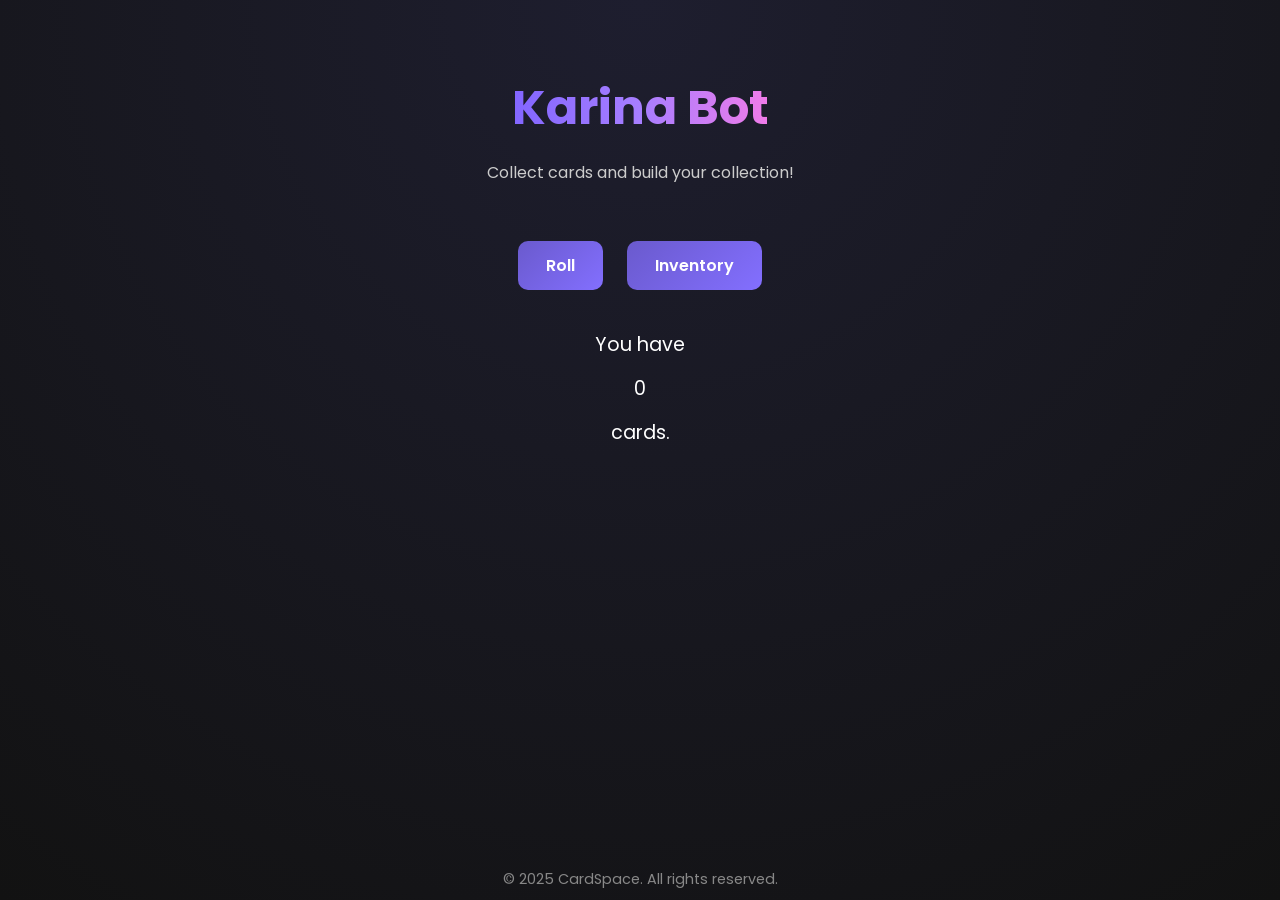
==== index.html @ fe5ae5dc "first commit" ====
<!DOCTYPE html>
<html lang="en">
<head>
  <meta charset="UTF-8" />
  <meta name="viewport" content="width=device-width, initial-scale=1.0" />
  <title>Karina Bot Website</title>
  <link rel="preconnect" href="https://fonts.googleapis.com">
  <link rel="preconnect" href="https://fonts.gstatic.com" crossorigin>
  <link href="https://fonts.googleapis.com/css2?family=Poppins:wght@400;600;700&display=swap" rel="stylesheet">
  <style>
    body {
      margin: 0;
      padding: 0;
      font-family: "Poppins", sans-serif;
      background: radial-gradient(circle at top, #1e1e2f, #121212);
      color: #fff;
      display: flex;
      flex-direction: column;
      align-items: center;
      min-height: 100vh;
      overflow-x: hidden;
    }

    header {
      margin-top: 40px;
      text-align: center;
    }

    header h1 {
      font-size: 3rem;
      font-weight: 700;
      margin-bottom: 10px;
      background: linear-gradient(90deg, #7b61ff, #a77eff, #ff7be5);
      -webkit-background-clip: text;
      -webkit-text-fill-color: transparent;
    }

    header p {
      font-weight: 400;
      color: #ccc;
    }

    main {
      margin-top: 30px;
      text-align: center;
      width: 100%;
    }

    button {
      font-family: inherit;
      font-size: 1rem;
      padding: 12px 28px;
      border: none;
      border-radius: 10px;
      margin: 10px;
      cursor: pointer;
      font-weight: 600;
      transition: all 0.2s ease;
      background: linear-gradient(135deg, #6a5acd, #836fff);
      color: white;
    }

    button:hover {
      transform: scale(1.05);
      background: linear-gradient(135deg, #7f6eff, #9d7fff);
    }

    #cardDisplay {
      margin-top: 30px;
      font-size: 1.2rem;
      display: flex;
      flex-direction: column;
      align-items: center;
      gap: 15px;
    }

    #cardDisplay img {
      max-width: 300px;
      width: 100%;
      height: auto;
      border-radius: 15px;
    }

    /* Inventory styles remain unchanged */
    #inventory {
      margin: 40px auto; /* centers horizontally */
      display: none;
      text-align: center;
      max-width: 500px;
    }

    #inventory h2 {
      font-size: 1.5rem;
      margin-bottom: 10px;
    }

    #inventoryList {
      background: rgba(255, 255, 255, 0.05);
      border-radius: 10px;
      padding: 15px;
      font-size: 1rem;
      max-height: 300px;
      overflow-y: auto;
      line-height: 1.6;
    }

    #pageControls {
      margin-top: 15px;
    }

    .page-btn {
      background: rgba(255, 255, 255, 0.1);
      color: white;
      border: none;
      padding: 6px 12px;
      margin: 0 5px;
      border-radius: 5px;
      cursor: pointer;
    }

    .page-btn:hover {
      background: rgba(255, 255, 255, 0.2);
    }

    footer {
      margin-top: auto;
      color: #888;
      font-size: 0.9rem;
      padding: 10px 0;
    }

    /* Glow effects based on rarity */
    .glow-SSR { box-shadow: 0 0 20px gold; }
    .glow-SR { box-shadow: 0 0 15px purple; }
    .glow-R { box-shadow: 0 0 10px deepskyblue; }
    .glow-C { box-shadow: 0 0 5px gray; }
  </style>
</head>
<body>
  <header>
    <h1>Karina Bot</h1>
    <p>Collect cards and build your collection!</p>
  </header>

  <main>
    <div>
      <button id="rollBtn">Roll</button>
      <button id="inventoryBtn">Inventory</button>
    </div>

    <div id="cardDisplay">
      You have <span id="cardCount">0</span> cards.
    </div>

    <!-- Inventory unchanged -->
    <div id="inventory">
      <h2>Your Inventory</h2>
      <div id="inventoryList">No cards yet.</div>
      <div id="pageControls">
        <button class="page-btn" id="prevPage">← Prev</button>
        <span id="pageInfo">Page 1</span>
        <button class="page-btn" id="nextPage">Next →</button>
      </div>
    </div>
  </main>

  <footer>
    © 2025 CardSpace. All rights reserved.
  </footer>

  <script src="index.js"></script>
</body>
</html>
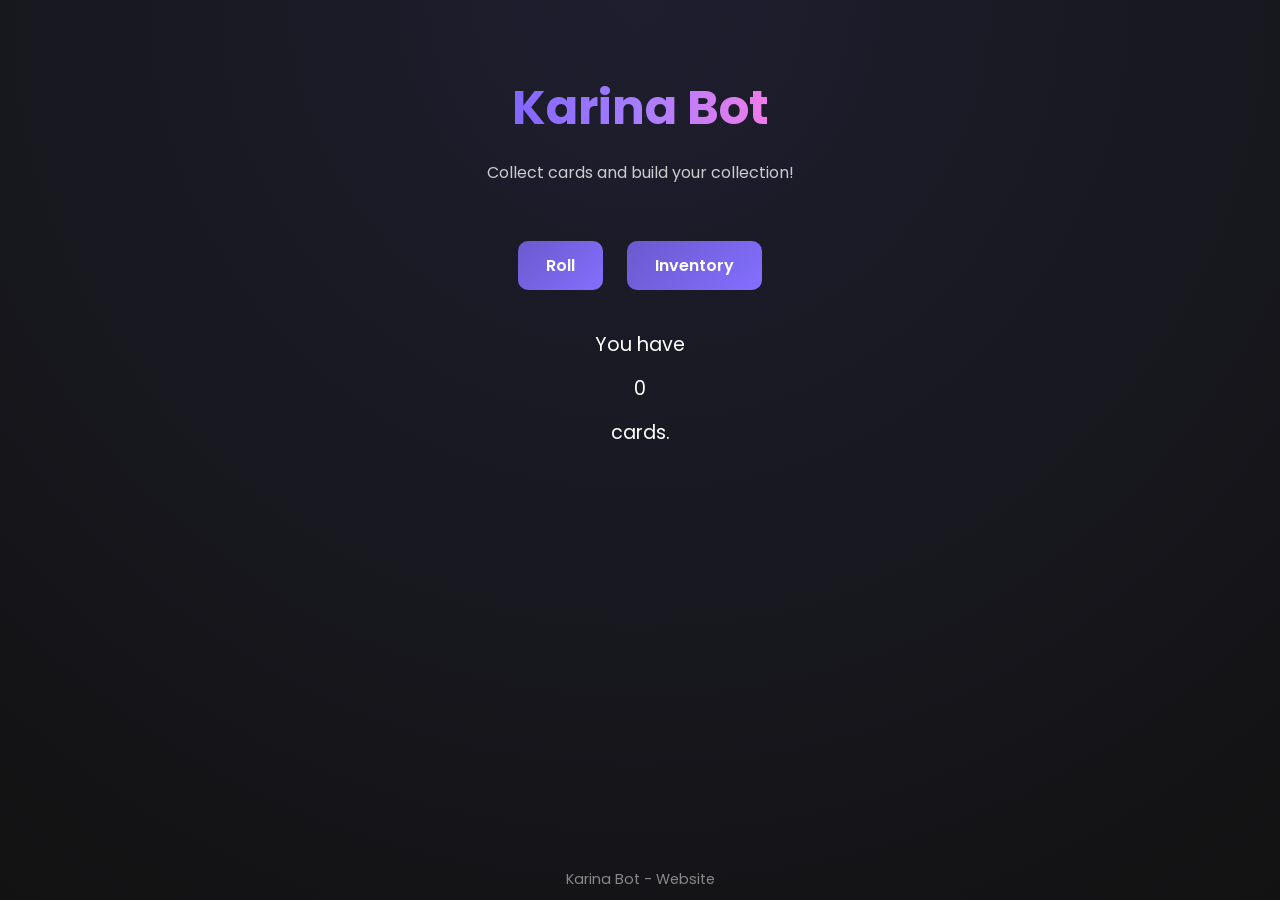
==== commit 0b13f6bc: "update site content" ====
--- a/index.html
+++ b/index.html
@@ -4,138 +4,16 @@
   <meta charset="UTF-8" />
   <meta name="viewport" content="width=device-width, initial-scale=1.0" />
   <title>Karina Bot Website</title>
+
+  <!-- Fonts -->
   <link rel="preconnect" href="https://fonts.googleapis.com">
   <link rel="preconnect" href="https://fonts.gstatic.com" crossorigin>
   <link href="https://fonts.googleapis.com/css2?family=Poppins:wght@400;600;700&display=swap" rel="stylesheet">
-  <style>
-    body {
-      margin: 0;
-      padding: 0;
-      font-family: "Poppins", sans-serif;
-      background: radial-gradient(circle at top, #1e1e2f, #121212);
-      color: #fff;
-      display: flex;
-      flex-direction: column;
-      align-items: center;
-      min-height: 100vh;
-      overflow-x: hidden;
-    }
 
-    header {
-      margin-top: 40px;
-      text-align: center;
-    }
+  <!-- Link to external CSS -->
+  <link rel="stylesheet" href="style.css">
+</head>
 
-    header h1 {
-      font-size: 3rem;
-      font-weight: 700;
-      margin-bottom: 10px;
-      background: linear-gradient(90deg, #7b61ff, #a77eff, #ff7be5);
-      -webkit-background-clip: text;
-      -webkit-text-fill-color: transparent;
-    }
-
-    header p {
-      font-weight: 400;
-      color: #ccc;
-    }
-
-    main {
-      margin-top: 30px;
-      text-align: center;
-      width: 100%;
-    }
-
-    button {
-      font-family: inherit;
-      font-size: 1rem;
-      padding: 12px 28px;
-      border: none;
-      border-radius: 10px;
-      margin: 10px;
-      cursor: pointer;
-      font-weight: 600;
-      transition: all 0.2s ease;
-      background: linear-gradient(135deg, #6a5acd, #836fff);
-      color: white;
-    }
-
-    button:hover {
-      transform: scale(1.05);
-      background: linear-gradient(135deg, #7f6eff, #9d7fff);
-    }
-
-    #cardDisplay {
-      margin-top: 30px;
-      font-size: 1.2rem;
-      display: flex;
-      flex-direction: column;
-      align-items: center;
-      gap: 15px;
-    }
-
-    #cardDisplay img {
-      max-width: 300px;
-      width: 100%;
-      height: auto;
-      border-radius: 15px;
-    }
-
-    /* Inventory styles remain unchanged */
-    #inventory {
-      margin: 40px auto; /* centers horizontally */
-      display: none;
-      text-align: center;
-      max-width: 500px;
-    }
-
-    #inventory h2 {
-      font-size: 1.5rem;
-      margin-bottom: 10px;
-    }
-
-    #inventoryList {
-      background: rgba(255, 255, 255, 0.05);
-      border-radius: 10px;
-      padding: 15px;
-      font-size: 1rem;
-      max-height: 300px;
-      overflow-y: auto;
-      line-height: 1.6;
-    }
-
-    #pageControls {
-      margin-top: 15px;
-    }
-
-    .page-btn {
-      background: rgba(255, 255, 255, 0.1);
-      color: white;
-      border: none;
-      padding: 6px 12px;
-      margin: 0 5px;
-      border-radius: 5px;
-      cursor: pointer;
-    }
-
-    .page-btn:hover {
-      background: rgba(255, 255, 255, 0.2);
-    }
-
-    footer {
-      margin-top: auto;
-      color: #888;
-      font-size: 0.9rem;
-      padding: 10px 0;
-    }
-
-    /* Glow effects based on rarity */
-    .glow-SSR { box-shadow: 0 0 20px gold; }
-    .glow-SR { box-shadow: 0 0 15px purple; }
-    .glow-R { box-shadow: 0 0 10px deepskyblue; }
-    .glow-C { box-shadow: 0 0 5px gray; }
-  </style>
-</head>
 <body>
   <header>
     <h1>Karina Bot</h1>
@@ -152,7 +30,6 @@
       You have <span id="cardCount">0</span> cards.
     </div>
 
-    <!-- Inventory unchanged -->
     <div id="inventory">
       <h2>Your Inventory</h2>
       <div id="inventoryList">No cards yet.</div>
@@ -165,7 +42,7 @@
   </main>
 
   <footer>
-    © 2025 CardSpace. All rights reserved.
+    Karina Bot - Website
   </footer>
 
   <script src="index.js"></script>
--- a/style.css
+++ b/style.css
@@ -0,0 +1,120 @@
+body {
+  margin: 0;
+  padding: 0;
+  font-family: "Poppins", sans-serif;
+  background: radial-gradient(circle at top, #1e1e2f, #121212);
+  color: #fff;
+  display: flex;
+  flex-direction: column;
+  align-items: center;
+  min-height: 100vh;
+  overflow-x: hidden;
+}
+
+header {
+  margin-top: 40px;
+  text-align: center;
+}
+
+header h1 {
+  font-size: 3rem;
+  font-weight: 700;
+  margin-bottom: 10px;
+  background: linear-gradient(90deg, #7b61ff, #a77eff, #ff7be5);
+  -webkit-background-clip: text;
+  -webkit-text-fill-color: transparent;
+}
+
+header p {
+  font-weight: 400;
+  color: #ccc;
+}
+
+main {
+  margin-top: 30px;
+  text-align: center;
+  width: 100%;
+}
+
+button {
+  font-family: inherit;
+  font-size: 1rem;
+  padding: 12px 28px;
+  border: none;
+  border-radius: 10px;
+  margin: 10px;
+  cursor: pointer;
+  font-weight: 600;
+  transition: all 0.2s ease;
+  background: linear-gradient(135deg, #6a5acd, #836fff);
+  color: white;
+}
+
+button:hover {
+  transform: scale(1.05);
+  background: linear-gradient(135deg, #7f6eff, #9d7fff);
+}
+
+#cardDisplay {
+  margin-top: 30px;
+  font-size: 1.2rem;
+  display: flex;
+  flex-direction: column;
+  align-items: center;
+  gap: 15px;
+}
+
+#cardDisplay img {
+  max-width: 300px;
+  width: 100%;
+  height: auto;
+  border-radius: 15px;
+}
+
+/* Inventory section */
+#inventory {
+  margin: 40px auto;
+  display: none;
+  text-align: center;
+  max-width: 500px;
+}
+
+#inventory h2 {
+  font-size: 1.5rem;
+  margin-bottom: 10px;
+}
+
+#inventoryList {
+  background: rgba(255, 255, 255, 0.05);
+  border-radius: 10px;
+  padding: 15px;
+  font-size: 1rem;
+  max-height: 300px;
+  overflow-y: auto;
+  line-height: 1.6;
+}
+
+#pageControls {
+  margin-top: 15px;
+}
+
+.page-btn {
+  background: rgba(255, 255, 255, 0.1);
+  color: white;
+  border: none;
+  padding: 6px 12px;
+  margin: 0 5px;
+  border-radius: 5px;
+  cursor: pointer;
+}
+
+.page-btn:hover {
+  background: rgba(255, 255, 255, 0.2);
+}
+
+footer {
+  margin-top: auto;
+  color: #888;
+  font-size: 0.9rem;
+  padding: 10px 0;
+}
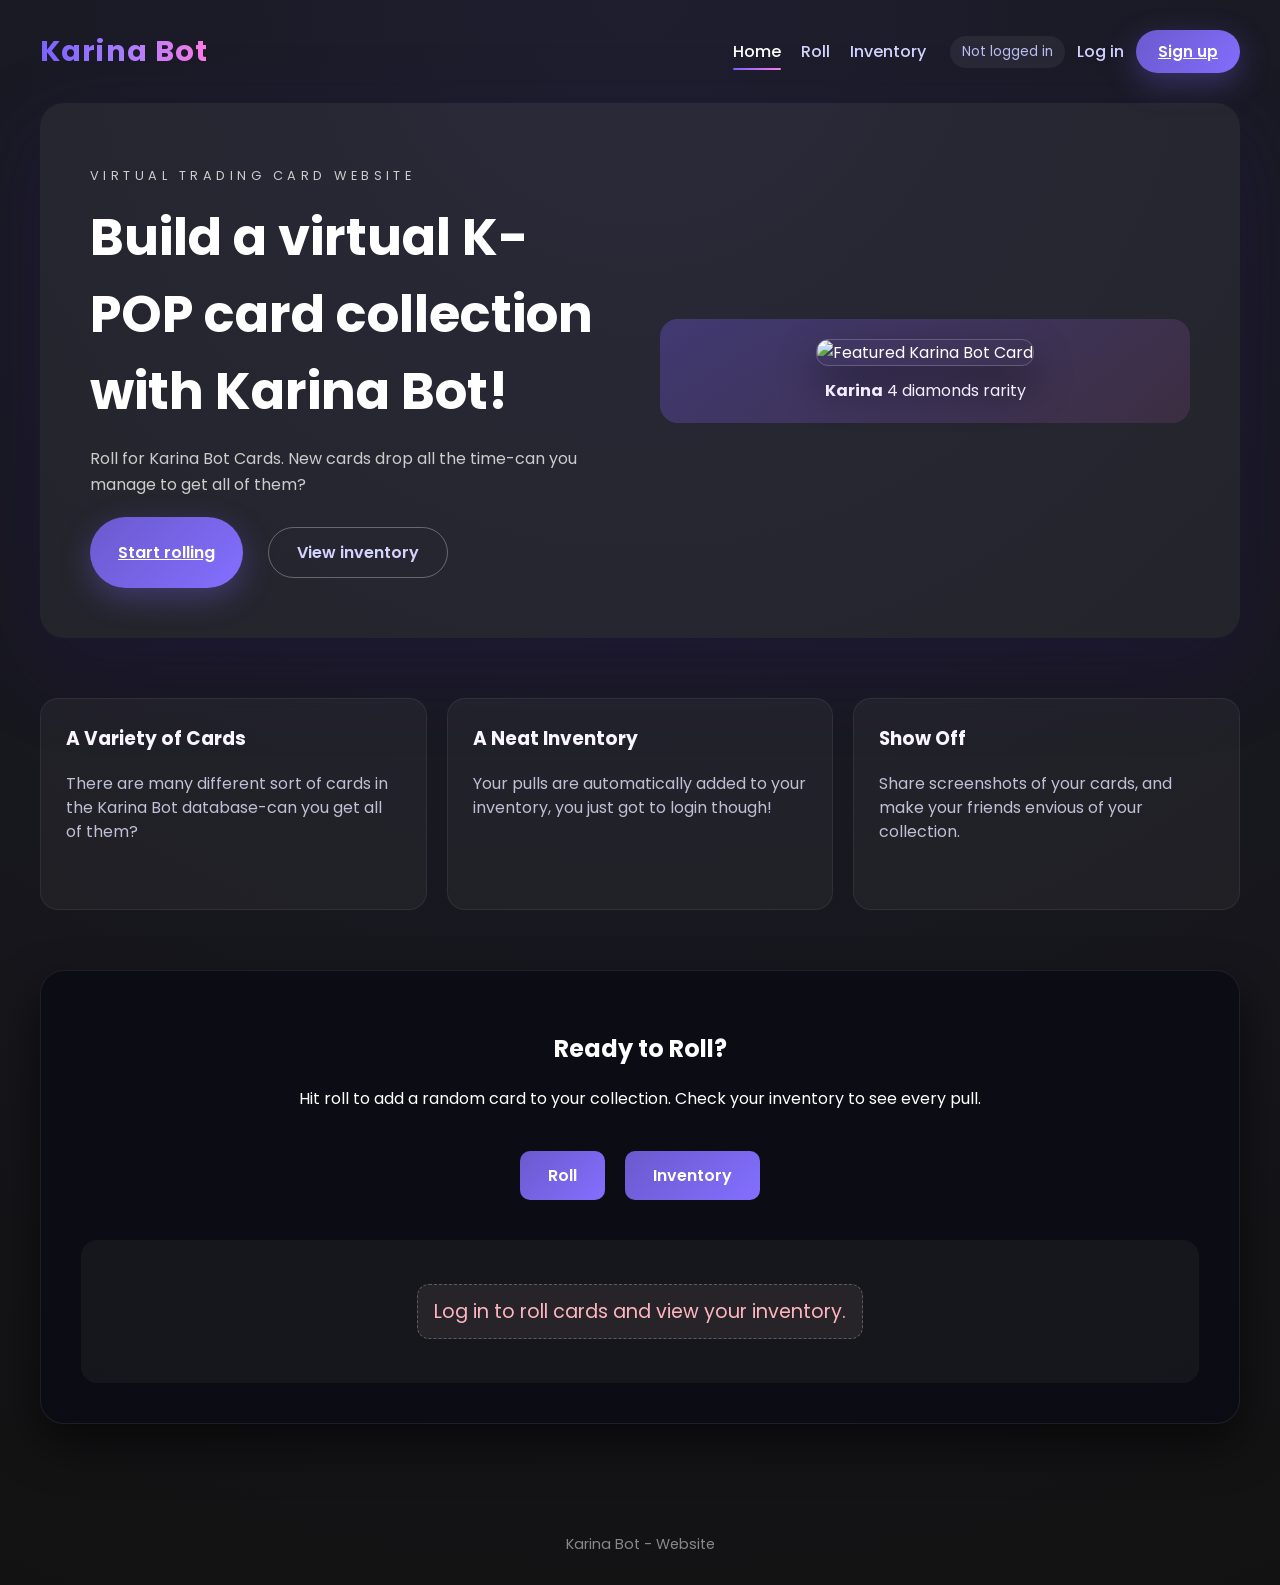
==== commit de21bc44: "website 1.1" ====
--- a/index.html
+++ b/index.html
@@ -15,36 +15,91 @@
 </head>
 
 <body>
-  <header>
-    <h1>Karina Bot</h1>
-    <p>Collect cards and build your collection!</p>
+  <header class="site-header">
+    <div class="logo">Karina Bot</div>
+    <div class="header-nav">
+      <nav>
+        <a href="#home" class="active">Home</a>
+        <a href="roll.html">Roll</a>
+        <a href="#inventory" class="show-inventory">Inventory</a>
+        <a href="private.html" class="requires-auth">Private</a>
+      </nav>
+      <div class="auth-links">
+        <span class="session-indicator" id="sessionIndicator">Not logged in</span>
+        <a href="login.html" class="auth-link" data-auth-link="login">Log in</a>
+        <a href="signup.html" class="btn primary slim" data-auth-link="signup">Sign up</a>
+        <button type="button" class="btn secondary slim" id="logoutBtn">Log out</button>
+      </div>
+    </div>
   </header>
 
   <main>
-    <div>
-      <button id="rollBtn">Roll</button>
-      <button id="inventoryBtn">Inventory</button>
-    </div>
+    <section class="hero" id="home">
+      <div class="hero-text">
+        <p class="eyebrow">Virtual Trading Card Website</p>
+        <h1>Build a virtual K-POP card collection with Karina Bot!</h1>
+        <p>Roll for Karina Bot Cards. New cards drop all the time-can you manage to get all of them?</p>
+        <div class="hero-actions">
+          <a href="roll.html" class="btn primary">Start rolling</a>
+          <button class="btn secondary show-inventory" type="button">View inventory</button>
+        </div>
+      </div>
+      <div class="hero-card">
+        <img src="images/IMG_6562.PNG" alt="Featured Karina Bot Card" />
+        <div class="card-meta">
+          <strong>Karina</strong>
+          <span>4 diamonds rarity</span>
+        </div>
+      </div>
+    </section>
 
-    <div id="cardDisplay">
-      You have <span id="cardCount">0</span> cards.
-    </div>
+    <section class="features">
+      <article>
+        <h3>A Variety of Cards</h3>
+        <p>There are many different sort of cards in the Karina Bot database-can you get all of them?</p>
+      </article>
+      <article>
+        <h3>A Neat Inventory</h3>
+        <p>Your pulls are automatically added to your inventory, you just got to login though!</p>
+      </article>
+      <article>
+        <h3>Show Off</h3>
+        <p>Share screenshots of your cards, and make your friends envious of your collection.</p>
+      </article>
+    </section>
 
-    <div id="inventory">
-      <h2>Your Inventory</h2>
-      <div id="inventoryList">No cards yet.</div>
-      <div id="pageControls">
-        <button class="page-btn" id="prevPage">← Prev</button>
-        <span id="pageInfo">Page 1</span>
-        <button class="page-btn" id="nextPage">Next →</button>
+    <section class="playground" id="play">
+      <div class="play-header">
+        <h2>Ready to Roll?</h2>
+        <p>Hit roll to add a random card to your collection. Check your inventory to see every pull.</p>
       </div>
-    </div>
+
+      <div class="play-controls">
+        <button id="rollBtn">Roll</button>
+        <button id="inventoryBtn">Inventory</button>
+      </div>
+
+      <div id="cardDisplay">
+        You have <span id="cardCount">0</span> cards.
+      </div>
+
+      <div id="inventory">
+        <h2>Your Inventory</h2>
+        <div id="inventoryList">No cards yet.</div>
+        <div id="pageControls">
+          <button class="page-btn" id="prevPage">← Prev</button>
+          <span id="pageInfo">Page 1</span>
+          <button class="page-btn" id="nextPage">Next →</button>
+        </div>
+      </div>
+    </section>
   </main>
 
   <footer>
     Karina Bot - Website
   </footer>
 
+  <script src="auth.js"></script>
   <script src="index.js"></script>
 </body>
 </html>
--- a/style.css
+++ b/style.css
@@ -6,34 +6,479 @@
   color: #fff;
   display: flex;
   flex-direction: column;
-  align-items: center;
   min-height: 100vh;
   overflow-x: hidden;
 }
 
-header {
-  margin-top: 40px;
-  text-align: center;
-}
-
-header h1 {
-  font-size: 3rem;
+.site-header,
+main,
+footer {
+  width: min(1200px, calc(100% - 40px));
+  margin: 0 auto;
+}
+
+.site-header {
+  padding: 30px 0 10px;
+  display: flex;
+  align-items: center;
+  justify-content: space-between;
+  gap: 20px;
+}
+
+.logo {
+  font-size: 1.8rem;
   font-weight: 700;
-  margin-bottom: 10px;
+  letter-spacing: 0.04em;
   background: linear-gradient(90deg, #7b61ff, #a77eff, #ff7be5);
   -webkit-background-clip: text;
   -webkit-text-fill-color: transparent;
 }
 
-header p {
-  font-weight: 400;
+nav {
+  display: flex;
+  gap: 20px;
+}
+
+nav a {
+  color: #d3d3ff;
+  text-decoration: none;
+  font-weight: 500;
+  transition: color 0.2s ease;
+}
+
+nav a:hover {
+  color: #fff;
+}
+
+nav a.active {
+  color: #fff;
+  position: relative;
+}
+
+nav a.active::after {
+  content: "";
+  position: absolute;
+  left: 0;
+  bottom: -6px;
+  width: 100%;
+  height: 2px;
+  background: linear-gradient(90deg, #7b61ff, #ff7be5);
+  border-radius: 999px;
+}
+
+.requires-auth {
+  display: none;
+}
+
+.header-nav {
+  display: flex;
+  align-items: center;
+  justify-content: space-between;
+  gap: 24px;
+}
+
+.auth-links {
+  display: flex;
+  align-items: center;
+  gap: 12px;
+}
+
+.auth-link {
+  color: #d3d3ff;
+  text-decoration: none;
+  font-weight: 500;
+}
+
+.auth-link:hover,
+.auth-link.active {
+  color: #fff;
+}
+
+.session-indicator {
+  font-size: 0.85rem;
+  color: #bdbdf3;
+  background: rgba(255, 255, 255, 0.06);
+  padding: 6px 12px;
+  border-radius: 999px;
+}
+
+#logoutBtn {
+  display: none;
+}
+
+body.authenticated .requires-auth {
+  display: inline-flex;
+}
+
+main {
+  margin-top: 20px;
+  display: flex;
+  flex-direction: column;
+  gap: 60px;
+  padding-bottom: 80px;
+}
+
+.roll-page {
+  gap: 40px;
+}
+
+.roll-hero {
+  background: rgba(255, 255, 255, 0.04);
+  border-radius: 24px;
+  padding: 40px;
+  box-shadow: 0 15px 40px rgba(0, 0, 0, 0.35);
+}
+
+.roll-hero code {
+  background: rgba(255, 255, 255, 0.08);
+  padding: 2px 8px;
+  border-radius: 6px;
+  font-size: 0.95rem;
+  color: #f4f0ff;
+}
+
+.roll-layout {
+  display: grid;
+  grid-template-columns: minmax(0, 480px) minmax(0, 1fr);
+  gap: 30px;
+  align-items: flex-start;
+}
+
+.roll-panel {
+  background: rgba(12, 12, 20, 0.9);
+  border-radius: 24px;
+  padding: 40px 30px;
+  border: 1px solid rgba(255, 255, 255, 0.08);
+  box-shadow: 0 20px 45px rgba(0, 0, 0, 0.55);
+}
+
+.card-pool {
+  background: rgba(255, 255, 255, 0.04);
+  border-radius: 24px;
+  padding: 30px;
+  border: 1px solid rgba(255, 255, 255, 0.05);
+}
+
+.card-pool-header {
+  display: flex;
+  justify-content: space-between;
+  align-items: flex-end;
+  gap: 15px;
+  margin-bottom: 20px;
+}
+
+.card-pool-grid {
+  display: grid;
+  grid-template-columns: repeat(auto-fit, minmax(180px, 1fr));
+  gap: 15px;
+}
+
+.card-pool-card {
+  background: rgba(0, 0, 0, 0.25);
+  border-radius: 18px;
+  border: 1px solid rgba(255, 255, 255, 0.08);
+  padding: 14px;
+  display: flex;
+  flex-direction: column;
+  gap: 10px;
+}
+
+.card-pool-card img {
+  width: 100%;
+  height: 160px;
+  object-fit: cover;
+  border-radius: 12px;
+  border: 1px solid rgba(255, 255, 255, 0.1);
+}
+
+.card-pool-card strong {
+  font-size: 1rem;
+}
+
+.card-pool-card span {
+  color: #bbb;
+  font-size: 0.9rem;
+}
+
+.auth-locked-message {
+  color: #ffb5c0;
+  background: rgba(255, 214, 214, 0.07);
+  padding: 12px 16px;
+  border-radius: 12px;
+  border: 1px dashed rgba(255, 255, 255, 0.25);
+  text-align: center;
+}
+
+.private-page {
+  width: min(1200px, calc(100% - 40px));
+  margin: 40px auto 80px;
+  display: flex;
+  flex-direction: column;
+  gap: 30px;
+}
+
+.private-hero {
+  background: rgba(255, 255, 255, 0.04);
+  border-radius: 24px;
+  padding: 40px;
+  box-shadow: 0 25px 60px rgba(0, 0, 0, 0.45);
+}
+
+.private-grid {
+  display: grid;
+  grid-template-columns: repeat(auto-fit, minmax(280px, 1fr));
+  gap: 25px;
+}
+
+.private-card {
+  background: rgba(9, 9, 18, 0.95);
+  border-radius: 24px;
+  padding: 30px;
+  border: 1px solid rgba(255, 255, 255, 0.08);
+  box-shadow: 0 20px 45px rgba(0, 0, 0, 0.55);
+}
+
+.private-cards {
+  display: grid;
+  grid-template-columns: repeat(auto-fit, minmax(160px, 1fr));
+  gap: 15px;
+  margin-top: 20px;
+}
+
+.session-facts {
+  list-style: none;
+  padding: 0;
+  margin: 20px 0 0;
+  display: flex;
+  flex-direction: column;
+  gap: 8px;
+  color: #d4d4f3;
+}
+
+.session-facts strong {
+  color: #fff;
+}
+
+.auth-page {
+  width: min(600px, calc(100% - 40px));
+  margin: 60px auto 80px;
+}
+
+.auth-card {
+  background: rgba(12, 12, 20, 0.9);
+  border-radius: 24px;
+  padding: 40px;
+  border: 1px solid rgba(255, 255, 255, 0.08);
+  box-shadow: 0 20px 45px rgba(0, 0, 0, 0.55);
+}
+
+.auth-card-header h1 {
+  margin-bottom: 0.5rem;
+}
+
+.auth-card-header p {
+  color: #cfcfe9;
+}
+
+.auth-form {
+  display: flex;
+  flex-direction: column;
+  gap: 18px;
+  margin-top: 25px;
+}
+
+.auth-form label {
+  font-size: 0.95rem;
+  color: #d8d8ff;
+  display: flex;
+  flex-direction: column;
+  gap: 6px;
+}
+
+.auth-form input {
+  border-radius: 12px;
+  border: 1px solid rgba(255, 255, 255, 0.15);
+  background: rgba(255, 255, 255, 0.05);
+  color: #fff;
+  padding: 12px 14px;
+  font-size: 1rem;
+  font-family: inherit;
+}
+
+.auth-form input::placeholder {
+  color: #b4b4cc;
+}
+
+.auth-form input:focus {
+  outline: none;
+  border-color: #7b61ff;
+  box-shadow: 0 0 0 2px rgba(123, 97, 255, 0.2);
+}
+
+.auth-helper {
+  text-align: center;
+  margin-top: 20px;
+  color: #bcbcd5;
+}
+
+.auth-helper a {
+  color: #fff;
+  text-decoration: none;
+}
+
+.auth-helper a:hover {
+  text-decoration: underline;
+}
+
+.auth-feedback {
+  min-height: 20px;
+  font-size: 0.9rem;
+  margin: 5px 0 0;
+  color: #d4d4ea;
+}
+
+.auth-feedback[data-variant="error"] {
+  color: #ff8aa0;
+}
+
+.auth-feedback[data-variant="success"] {
+  color: #7effc7;
+}
+
+.hero {
+  display: grid;
+  grid-template-columns: repeat(auto-fit, minmax(260px, 1fr));
+  gap: 40px;
+  align-items: center;
+  padding: 50px;
+  border-radius: 24px;
+  background: rgba(255, 255, 255, 0.05);
+  box-shadow: 0 30px 80px rgba(36, 22, 73, 0.4);
+}
+
+.hero-text h1 {
+  font-size: clamp(2.5rem, 4vw, 3.5rem);
+  margin: 10px 0 15px;
+}
+
+.hero-text p {
   color: #ccc;
-}
-
-main {
-  margin-top: 30px;
+  line-height: 1.6;
+}
+
+.eyebrow {
+  text-transform: uppercase;
+  letter-spacing: 0.35em;
+  font-size: 0.8rem;
+  color: #8c7bff;
+}
+
+.hero-actions {
+  display: flex;
+  flex-wrap: wrap;
+  gap: 15px;
+  margin-top: 20px;
+}
+
+.hero-card {
+  position: relative;
+  padding: 20px;
+  border-radius: 18px;
+  background: linear-gradient(145deg, rgba(123, 97, 255, 0.3), rgba(255, 123, 229, 0.1));
   text-align: center;
+}
+
+.hero-card img {
   width: 100%;
+  border-radius: 12px;
+  border: 1px solid rgba(255, 255, 255, 0.2);
+  box-shadow: 0 20px 40px rgba(0, 0, 0, 0.4);
+}
+
+.card-meta {
+  margin-top: 12px;
+  color: #f1edff;
+}
+
+.btn {
+  display: inline-flex;
+  align-items: center;
+  justify-content: center;
+  font-family: inherit;
+  font-weight: 600;
+  border-radius: 999px;
+  padding: 12px 28px;
+  border: none;
+  cursor: pointer;
+  transition: transform 0.2s ease, box-shadow 0.2s ease;
+}
+
+.btn.primary {
+  background: linear-gradient(135deg, #6a5acd, #836fff);
+  color: #fff;
+  box-shadow: 0 10px 30px rgba(108, 90, 205, 0.4);
+}
+
+.btn.secondary {
+  background: transparent;
+  color: #d3d3ff;
+  border: 1px solid rgba(255, 255, 255, 0.3);
+}
+
+.btn.slim {
+  padding: 10px 22px;
+  font-size: 0.95rem;
+}
+
+.btn.full-width {
+  width: 100%;
+}
+
+.btn:hover {
+  transform: translateY(-3px);
+}
+
+.features {
+  display: grid;
+  grid-template-columns: repeat(auto-fit, minmax(220px, 1fr));
+  gap: 20px;
+}
+
+.features article {
+  background: rgba(255, 255, 255, 0.04);
+  padding: 25px;
+  border-radius: 18px;
+  border: 1px solid rgba(255, 255, 255, 0.07);
+  min-height: 160px;
+}
+
+.features h3 {
+  margin-top: 0;
+  color: #f9f5ff;
+}
+
+.features p {
+  color: #bfbfd6;
+  line-height: 1.5;
+}
+
+.playground {
+  background: rgba(12, 12, 20, 0.9);
+  border-radius: 24px;
+  padding: 40px;
+  border: 1px solid rgba(255, 255, 255, 0.08);
+  box-shadow: 0 20px 45px rgba(0, 0, 0, 0.55);
+}
+
+.play-header {
+  text-align: center;
+  margin-bottom: 30px;
+}
+
+.play-controls {
+  display: flex;
+  justify-content: center;
+  flex-wrap: wrap;
 }
 
 button {
@@ -62,6 +507,9 @@
   flex-direction: column;
   align-items: center;
   gap: 15px;
+  background: rgba(255, 255, 255, 0.04);
+  border-radius: 16px;
+  padding: 25px;
 }
 
 #cardDisplay img {
@@ -73,10 +521,10 @@
 
 /* Inventory section */
 #inventory {
-  margin: 40px auto;
+  margin: 40px auto 0;
   display: none;
-  text-align: center;
-  max-width: 500px;
+  text-align: left;
+  max-width: 600px;
 }
 
 #inventory h2 {
@@ -116,5 +564,30 @@
   margin-top: auto;
   color: #888;
   font-size: 0.9rem;
-  padding: 10px 0;
-}+  padding: 30px 0;
+  text-align: center;
+}
+
+@media (max-width: 900px) {
+  .roll-layout {
+    grid-template-columns: 1fr;
+  }
+
+  .site-header {
+    flex-direction: column;
+  }
+
+  .header-nav {
+    flex-direction: column;
+    align-items: flex-start;
+    width: 100%;
+  }
+
+  nav {
+    flex-wrap: wrap;
+  }
+
+  .auth-links {
+    width: 100%;
+  }
+}
